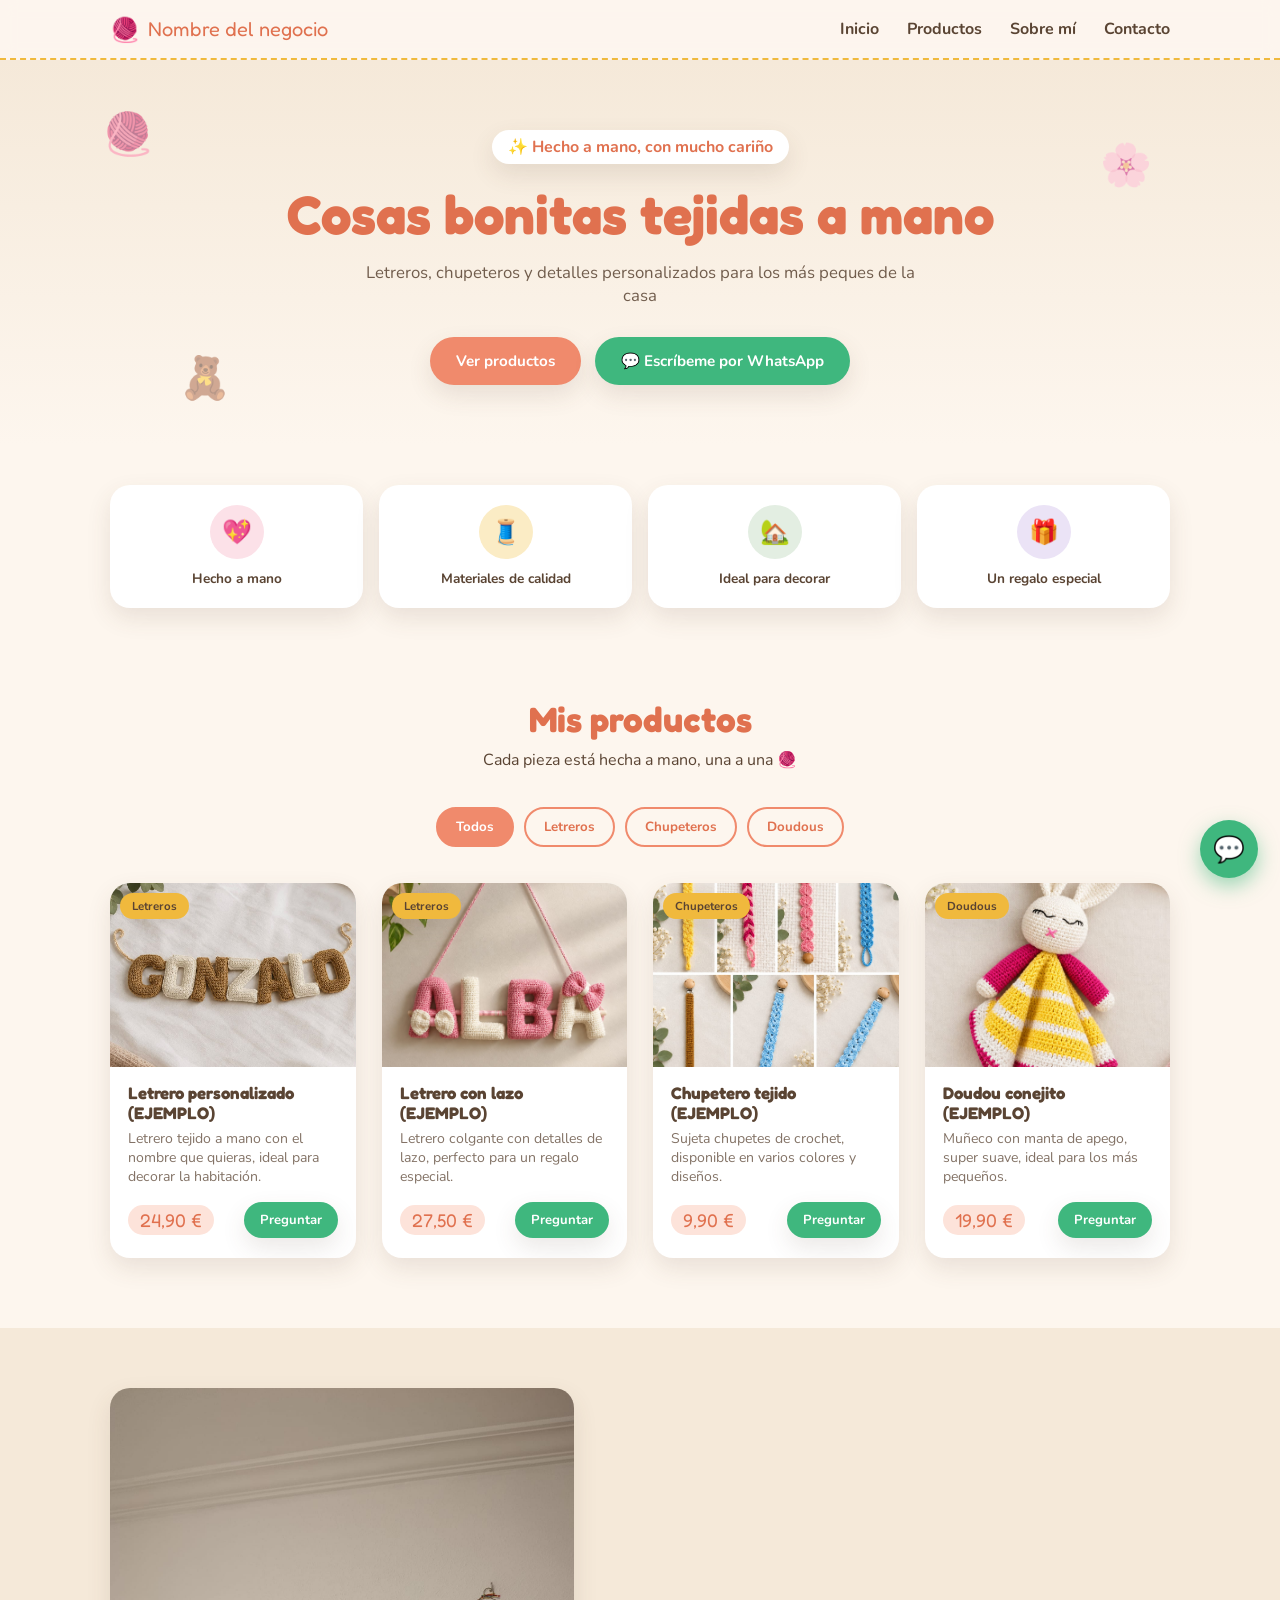
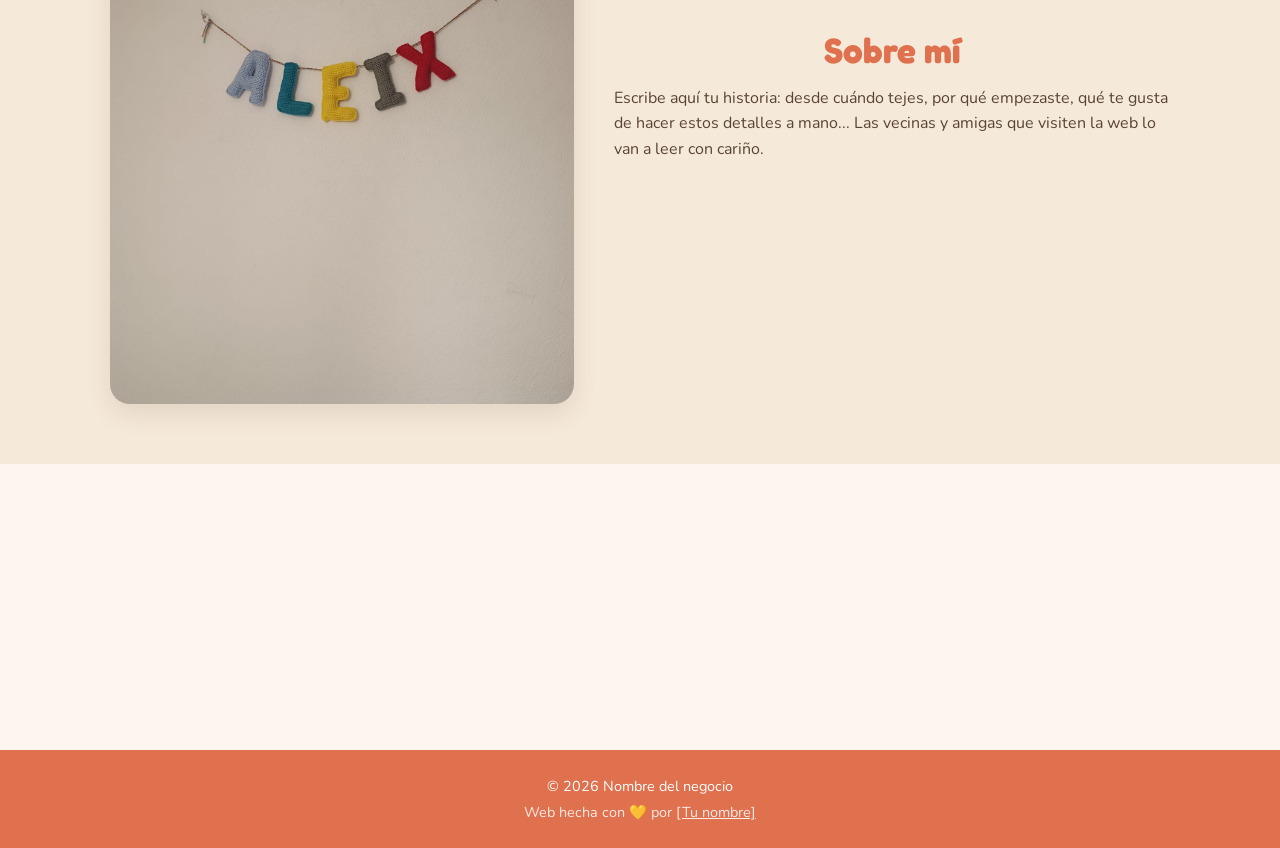
==== index.html @ 8eff8902 "Primera versión de webMama: catálogo con filtros, panel de admin para gestionar productos y diseño m" ====
<!DOCTYPE html>
<html lang="es">
<head>
  <meta charset="UTF-8">
  <meta name="viewport" content="width=device-width, initial-scale=1.0">
  <title>webMama</title>
  <meta name="description" content="Letreros, chupeteros y detalles tejidos a mano">

  <link rel="preconnect" href="https://fonts.googleapis.com">
  <link rel="preconnect" href="https://fonts.gstatic.com" crossorigin>
  <link href="https://fonts.googleapis.com/css2?family=Fredoka:wght@500;600;700&family=Nunito:wght@400;600;700;800&display=swap" rel="stylesheet">

  <link rel="stylesheet" href="css/style.css">
</head>
<body>

  <!-- ===================== HEADER ===================== -->
  <header class="site-header">
    <div class="contenedor site-header__inner">
      <a href="#inicio" class="logo">
        <span class="logo__icono">🧶</span>
        <span class="logo__texto" data-config="nombreNegocio">Nombre del negocio</span>
      </a>

      <button id="boton-menu" class="boton-menu" aria-label="Abrir menú">
        <span></span><span></span><span></span>
      </button>

      <nav id="nav-principal" class="nav-principal">
        <a href="#inicio">Inicio</a>
        <a href="#productos">Productos</a>
        <a href="#sobre-mi">Sobre mí</a>
        <a href="#contacto">Contacto</a>
      </nav>
    </div>
  </header>

  <!-- ===================== HERO ===================== -->
  <section id="inicio" class="hero">
    <div class="hero__decoracion hero__decoracion--1">🧶</div>
    <div class="hero__decoracion hero__decoracion--2">🌸</div>
    <div class="hero__decoracion hero__decoracion--3">🧸</div>

    <div class="contenedor hero__inner">
      <p class="hero__etiqueta">✨ Hecho a mano, con mucho cariño</p>
      <h1 class="hero__titulo" data-config="heroTitulo">Cosas bonitas tejidas a mano</h1>
      <p class="hero__subtitulo" data-config="heroSubtitulo">Letreros, chupeteros y detalles personalizados</p>
      <div class="hero__botones">
        <a href="#productos" class="boton boton--primario">Ver productos</a>
        <a href="#" class="boton boton--whatsapp js-whatsapp-general" target="_blank" rel="noopener">
          💬 Escríbeme por WhatsApp
        </a>
      </div>
    </div>
  </section>

  <!-- ===================== VALORES ===================== -->
  <section class="valores">
    <div class="contenedor valores__grid">
      <div class="valor reveal">
        <span class="valor__icono valor__icono--rosa">💖</span>
        <p>Hecho a mano</p>
      </div>
      <div class="valor reveal">
        <span class="valor__icono valor__icono--mostaza">🧵</span>
        <p>Materiales de calidad</p>
      </div>
      <div class="valor reveal">
        <span class="valor__icono valor__icono--salvia">🏡</span>
        <p>Ideal para decorar</p>
      </div>
      <div class="valor reveal">
        <span class="valor__icono valor__icono--lavanda">🎁</span>
        <p>Un regalo especial</p>
      </div>
    </div>
  </section>

  <!-- ===================== PRODUCTOS ===================== -->
  <section id="productos" class="productos">
    <div class="contenedor">
      <h2 class="titulo-seccion reveal">Mis productos</h2>
      <p class="subtitulo-seccion reveal">Cada pieza está hecha a mano, una a una 🧶</p>

      <div id="filtros-categoria" class="filtros-categoria reveal"></div>

      <div id="grid-productos" class="grid-productos"></div>
      <p id="productos-vacio" class="productos-vacio" hidden>Todavía no hay productos en esta categoría 🙂</p>
    </div>
  </section>

  <!-- ===================== SOBRE MÍ ===================== -->
  <section id="sobre-mi" class="sobre-mi">
    <div class="contenedor sobre-mi__grid">
      <div class="sobre-mi__imagen-wrap reveal">
        <img id="sobre-mi-img" src="img/hero-ejemplo.jpg" alt="Sobre mí" class="sobre-mi__imagen">
      </div>
      <div class="sobre-mi__texto reveal">
        <h2 class="titulo-seccion" data-config="sobreMiTitulo">Sobre mí</h2>
        <p data-config="sobreMiTexto">Escribe aquí tu historia...</p>
      </div>
    </div>
  </section>

  <!-- ===================== CONTACTO ===================== -->
  <section id="contacto" class="contacto">
    <div class="contenedor contacto__inner">
      <h2 class="titulo-seccion reveal">¿Te gustaría encargar algo?</h2>
      <p class="subtitulo-seccion reveal">Escríbeme y lo hablamos con calma 💌</p>

      <div class="contacto__botones reveal">
        <a href="#" class="boton boton--whatsapp js-whatsapp-general" target="_blank" rel="noopener">
          💬 WhatsApp
        </a>
        <a id="link-instagram" href="#" target="_blank" rel="noopener" class="boton boton--secundario">
          📷 Instagram
        </a>
        <a id="link-email" href="#" class="boton boton--secundario">
          ✉️ Email
        </a>
      </div>
    </div>
  </section>

  <!-- ===================== FOOTER ===================== -->
  <footer class="site-footer">
    <div class="contenedor site-footer__inner">
      <p>© <span id="anio"></span> <span data-config="nombreNegocio">Nombre del negocio</span></p>
      <p class="site-footer__credito">
        Web hecha con 💛 por <a href="#" target="_blank" rel="noopener">[Tu nombre]</a>
      </p>
    </div>
  </footer>

  <!-- WhatsApp flotante -->
  <a href="#" target="_blank" rel="noopener" class="whatsapp-flotante js-whatsapp-general" aria-label="Escribir por WhatsApp">
    💬
  </a>

  <!-- Lightbox (ver foto en grande) -->
  <div id="lightbox" class="lightbox">
    <img id="lightbox-img" src="" alt="">
  </div>

  <script>document.getElementById("anio").textContent = new Date().getFullYear();</script>
  <script src="js/config.js"></script>
  <script src="js/products.js"></script>
  <script src="js/main.js"></script>
</body>
</html>
---- css/style.css ----
/* ===================== VARIABLES ===================== */
:root {
  --color-crema: #fdf6ee;
  --color-crema-oscuro: #f5e9d9;
  --color-texto: #5a4433;
  --color-coral: #f08a6c;
  --color-coral-oscuro: #e0714f;
  --color-mostaza: #f0b93d;
  --color-rosa: #f2879f;
  --color-salvia: #8fb28a;
  --color-lavanda: #b19cd9;
  --color-whatsapp: #3fb77e;
  --color-blanco: #ffffff;

  --fuente-titulos: "Fredoka", sans-serif;
  --fuente-texto: "Nunito", sans-serif;

  --radio: 20px;
  --sombra: 0 10px 25px rgba(90, 68, 51, 0.12);
  --sombra-hover: 0 16px 32px rgba(90, 68, 51, 0.18);
}

/* ===================== BASE ===================== */
* {
  margin: 0;
  padding: 0;
  box-sizing: border-box;
}

html {
  scroll-behavior: smooth;
}

body {
  font-family: var(--fuente-texto);
  color: var(--color-texto);
  background: var(--color-crema);
  overflow-x: hidden;
}

img {
  max-width: 100%;
  display: block;
}

a {
  text-decoration: none;
  color: inherit;
}

.contenedor {
  width: 100%;
  max-width: 1100px;
  margin: 0 auto;
  padding: 0 20px;
}

h1, h2, h3 {
  font-family: var(--fuente-titulos);
  line-height: 1.2;
}

.titulo-seccion {
  font-size: clamp(1.6rem, 4vw, 2.2rem);
  text-align: center;
  color: var(--color-coral-oscuro);
}

.subtitulo-seccion {
  text-align: center;
  color: var(--color-texto);
  opacity: 0.75;
  margin-top: 8px;
  margin-bottom: 36px;
}

/* ===================== BOTONES ===================== */
.boton {
  display: inline-flex;
  align-items: center;
  gap: 8px;
  padding: 14px 26px;
  border-radius: 999px;
  font-weight: 700;
  font-family: var(--fuente-texto);
  border: none;
  cursor: pointer;
  transition: transform 0.2s ease, box-shadow 0.2s ease;
  font-size: 0.95rem;
}

.boton:hover {
  transform: translateY(-3px) scale(1.02);
}

.boton--primario {
  background: var(--color-coral);
  color: var(--color-blanco);
  box-shadow: var(--sombra);
}

.boton--primario:hover {
  background: var(--color-coral-oscuro);
}

.boton--whatsapp {
  background: var(--color-whatsapp);
  color: var(--color-blanco);
  box-shadow: var(--sombra);
}

.boton--secundario {
  background: var(--color-blanco);
  color: var(--color-coral-oscuro);
  border: 2px solid var(--color-coral);
}

.boton--pequeno {
  padding: 9px 16px;
  font-size: 0.82rem;
}

/* ===================== HEADER ===================== */
.site-header {
  position: sticky;
  top: 0;
  z-index: 50;
  background: rgba(253, 246, 238, 0.9);
  backdrop-filter: blur(8px);
  border-bottom: 2px dashed var(--color-mostaza);
}

.site-header__inner {
  display: flex;
  align-items: center;
  justify-content: space-between;
  padding-top: 14px;
  padding-bottom: 14px;
}

.logo {
  display: flex;
  align-items: center;
  gap: 8px;
  font-family: var(--fuente-titulos);
  font-size: 1.25rem;
  color: var(--color-coral-oscuro);
}

.logo__icono {
  font-size: 1.5rem;
}

.nav-principal {
  display: flex;
  gap: 28px;
  font-weight: 700;
}

.nav-principal a {
  position: relative;
  padding: 4px 0;
}

.nav-principal a::after {
  content: "";
  position: absolute;
  left: 0;
  bottom: -2px;
  width: 0;
  height: 3px;
  background: var(--color-coral);
  border-radius: 3px;
  transition: width 0.25s ease;
}

.nav-principal a:hover::after {
  width: 100%;
}

.boton-menu {
  display: none;
  flex-direction: column;
  justify-content: center;
  gap: 5px;
  width: 36px;
  height: 36px;
  background: none;
  border: none;
  cursor: pointer;
}

.boton-menu span {
  display: block;
  height: 3px;
  border-radius: 3px;
  background: var(--color-coral-oscuro);
  transition: transform 0.25s ease, opacity 0.25s ease;
}

/* ===================== HERO ===================== */
.hero {
  position: relative;
  padding: 70px 0 60px;
  text-align: center;
  background: linear-gradient(180deg, var(--color-crema-oscuro), var(--color-crema));
  overflow: hidden;
}

.hero__decoracion {
  position: absolute;
  font-size: 2.6rem;
  opacity: 0.5;
  animation: flotar 5s ease-in-out infinite;
}

.hero__decoracion--1 { top: 12%; left: 8%; animation-delay: 0s; }
.hero__decoracion--2 { top: 20%; right: 10%; animation-delay: 1.2s; }
.hero__decoracion--3 { bottom: 10%; left: 14%; animation-delay: 2.1s; }

@keyframes flotar {
  0%, 100% { transform: translateY(0) rotate(0deg); }
  50% { transform: translateY(-14px) rotate(8deg); }
}

.hero__etiqueta {
  display: inline-block;
  background: var(--color-blanco);
  padding: 6px 16px;
  border-radius: 999px;
  font-weight: 700;
  color: var(--color-coral-oscuro);
  box-shadow: var(--sombra);
  margin-bottom: 18px;
}

.hero__titulo {
  font-size: clamp(2rem, 6vw, 3.4rem);
  color: var(--color-coral-oscuro);
  margin-bottom: 14px;
}

.hero__subtitulo {
  max-width: 560px;
  margin: 0 auto 30px;
  font-size: 1.05rem;
  opacity: 0.85;
}

.hero__botones {
  display: flex;
  justify-content: center;
  gap: 14px;
  flex-wrap: wrap;
}

/* ===================== VALORES ===================== */
.valores {
  padding: 40px 0;
}

.valores__grid {
  display: grid;
  grid-template-columns: repeat(4, 1fr);
  gap: 16px;
  text-align: center;
}

.valor {
  background: var(--color-blanco);
  border-radius: var(--radio);
  padding: 20px 10px;
  box-shadow: var(--sombra);
  font-weight: 700;
  font-size: 0.85rem;
  transition: transform 0.25s ease;
}

.valor:hover {
  transform: translateY(-6px) rotate(-1deg);
}

.valor__icono {
  display: flex;
  align-items: center;
  justify-content: center;
  width: 54px;
  height: 54px;
  border-radius: 50%;
  font-size: 1.5rem;
  margin: 0 auto 10px;
}

.valor__icono--rosa { background: #fce1e8; }
.valor__icono--mostaza { background: #fbecc5; }
.valor__icono--salvia { background: #e3eee2; }
.valor__icono--lavanda { background: #ebe3f6; }

/* ===================== PRODUCTOS ===================== */
.productos {
  padding: 50px 0 70px;
}

.filtros-categoria {
  display: flex;
  justify-content: center;
  flex-wrap: wrap;
  gap: 10px;
  margin-bottom: 36px;
}

.pildora-filtro {
  padding: 9px 18px;
  border-radius: 999px;
  border: 2px solid var(--color-coral);
  background: transparent;
  color: var(--color-coral-oscuro);
  font-family: var(--fuente-texto);
  font-weight: 700;
  cursor: pointer;
  transition: background 0.2s ease, color 0.2s ease;
}

.pildora-filtro:hover {
  background: #fde3da;
}

.pildora-filtro.activa {
  background: var(--color-coral);
  color: var(--color-blanco);
}

.grid-productos {
  display: grid;
  grid-template-columns: repeat(auto-fill, minmax(230px, 1fr));
  gap: 26px;
}

.productos-vacio {
  text-align: center;
  opacity: 0.7;
  margin-top: 20px;
}

.tarjeta-producto {
  background: var(--color-blanco);
  border-radius: var(--radio);
  overflow: hidden;
  box-shadow: var(--sombra);
  transition: transform 0.25s ease, box-shadow 0.25s ease;
}

.tarjeta-producto:hover {
  transform: translateY(-8px);
  box-shadow: var(--sombra-hover);
}

.tarjeta-producto__imagen-wrap {
  position: relative;
  aspect-ratio: 4 / 3;
  overflow: hidden;
  background: var(--color-crema-oscuro);
}

.tarjeta-producto__imagen {
  width: 100%;
  height: 100%;
  object-fit: cover;
  cursor: zoom-in;
  transition: transform 0.35s ease;
}

.tarjeta-producto:hover .tarjeta-producto__imagen {
  transform: scale(1.08);
}

.tarjeta-producto__categoria {
  position: absolute;
  top: 10px;
  left: 10px;
  background: var(--color-mostaza);
  color: var(--color-texto);
  font-weight: 700;
  font-size: 0.72rem;
  padding: 5px 12px;
  border-radius: 999px;
  box-shadow: var(--sombra);
}

.tarjeta-producto__info {
  padding: 16px 18px 20px;
}

.tarjeta-producto__nombre {
  font-size: 1.05rem;
  margin-bottom: 6px;
}

.tarjeta-producto__descripcion {
  font-size: 0.88rem;
  opacity: 0.75;
  margin-bottom: 16px;
  min-height: 2.6em;
}

.tarjeta-producto__pie {
  display: flex;
  align-items: center;
  justify-content: space-between;
  gap: 10px;
}

.tarjeta-producto__precio {
  font-family: var(--fuente-titulos);
  font-size: 1.15rem;
  color: var(--color-coral-oscuro);
  background: #fde3da;
  padding: 4px 12px;
  border-radius: 999px;
}

/* ===================== SOBRE MÍ ===================== */
.sobre-mi {
  padding: 60px 0;
  background: var(--color-crema-oscuro);
}

.sobre-mi__grid {
  display: grid;
  grid-template-columns: 1fr 1.2fr;
  gap: 40px;
  align-items: center;
}

.sobre-mi__imagen-wrap {
  border-radius: var(--radio);
  overflow: hidden;
  box-shadow: var(--sombra);
  transform: rotate(-2deg);
}

.sobre-mi__imagen {
  width: 100%;
  height: 100%;
  object-fit: cover;
}

.sobre-mi__texto p {
  margin-top: 14px;
  line-height: 1.6;
}

/* ===================== CONTACTO ===================== */
.contacto {
  padding: 60px 0 70px;
  text-align: center;
}

.contacto__botones {
  display: flex;
  justify-content: center;
  flex-wrap: wrap;
  gap: 14px;
  margin-top: 10px;
}

/* ===================== FOOTER ===================== */
.site-footer {
  background: var(--color-coral-oscuro);
  color: var(--color-blanco);
  padding: 26px 0;
  text-align: center;
}

.site-footer__inner p {
  font-size: 0.9rem;
}

.site-footer__credito {
  margin-top: 6px;
  opacity: 0.85;
}

.site-footer__credito a {
  text-decoration: underline;
}

/* ===================== WHATSAPP FLOTANTE ===================== */
.whatsapp-flotante {
  position: fixed;
  bottom: 22px;
  right: 22px;
  width: 58px;
  height: 58px;
  border-radius: 50%;
  background: var(--color-whatsapp);
  color: var(--color-blanco);
  display: flex;
  align-items: center;
  justify-content: center;
  font-size: 1.6rem;
  box-shadow: 0 8px 20px rgba(63, 183, 126, 0.5);
  z-index: 60;
  animation: pulso 2.4s infinite;
}

@keyframes pulso {
  0% { box-shadow: 0 0 0 0 rgba(63, 183, 126, 0.55); }
  70% { box-shadow: 0 0 0 16px rgba(63, 183, 126, 0); }
  100% { box-shadow: 0 0 0 0 rgba(63, 183, 126, 0); }
}

/* ===================== LIGHTBOX ===================== */
.lightbox {
  position: fixed;
  inset: 0;
  background: rgba(40, 28, 20, 0.85);
  display: flex;
  align-items: center;
  justify-content: center;
  padding: 30px;
  opacity: 0;
  pointer-events: none;
  transition: opacity 0.25s ease;
  z-index: 100;
}

.lightbox.visible {
  opacity: 1;
  pointer-events: auto;
}

.lightbox img {
  max-width: 100%;
  max-height: 90vh;
  border-radius: var(--radio);
  box-shadow: 0 20px 50px rgba(0, 0, 0, 0.4);
}

/* ===================== ANIMACIÓN AL HACER SCROLL ===================== */
.reveal {
  opacity: 0;
  transform: translateY(24px);
  transition: opacity 0.6s ease, transform 0.6s ease;
}

.reveal--visto {
  opacity: 1;
  transform: translateY(0);
}

/* ===================== RESPONSIVE ===================== */
@media (max-width: 760px) {
  .nav-principal {
    position: absolute;
    top: 100%;
    left: 0;
    right: 0;
    flex-direction: column;
    background: var(--color-blanco);
    padding: 16px 20px;
    gap: 16px;
    box-shadow: var(--sombra);
    max-height: 0;
    overflow: hidden;
    transition: max-height 0.3s ease, padding 0.3s ease;
  }

  .nav-principal.abierto {
    max-height: 300px;
    padding: 20px;
  }

  .boton-menu {
    display: flex;
  }

  .boton-menu.activo span:nth-child(1) { transform: translateY(8px) rotate(45deg); }
  .boton-menu.activo span:nth-child(2) { opacity: 0; }
  .boton-menu.activo span:nth-child(3) { transform: translateY(-8px) rotate(-45deg); }

  .valores__grid {
    grid-template-columns: repeat(2, 1fr);
  }

  .sobre-mi__grid {
    grid-template-columns: 1fr;
  }

  .sobre-mi__imagen-wrap {
    transform: none;
  }

  .hero__botones {
    flex-direction: column;
    align-items: stretch;
  }

  .hero__botones .boton {
    justify-content: center;
  }
}
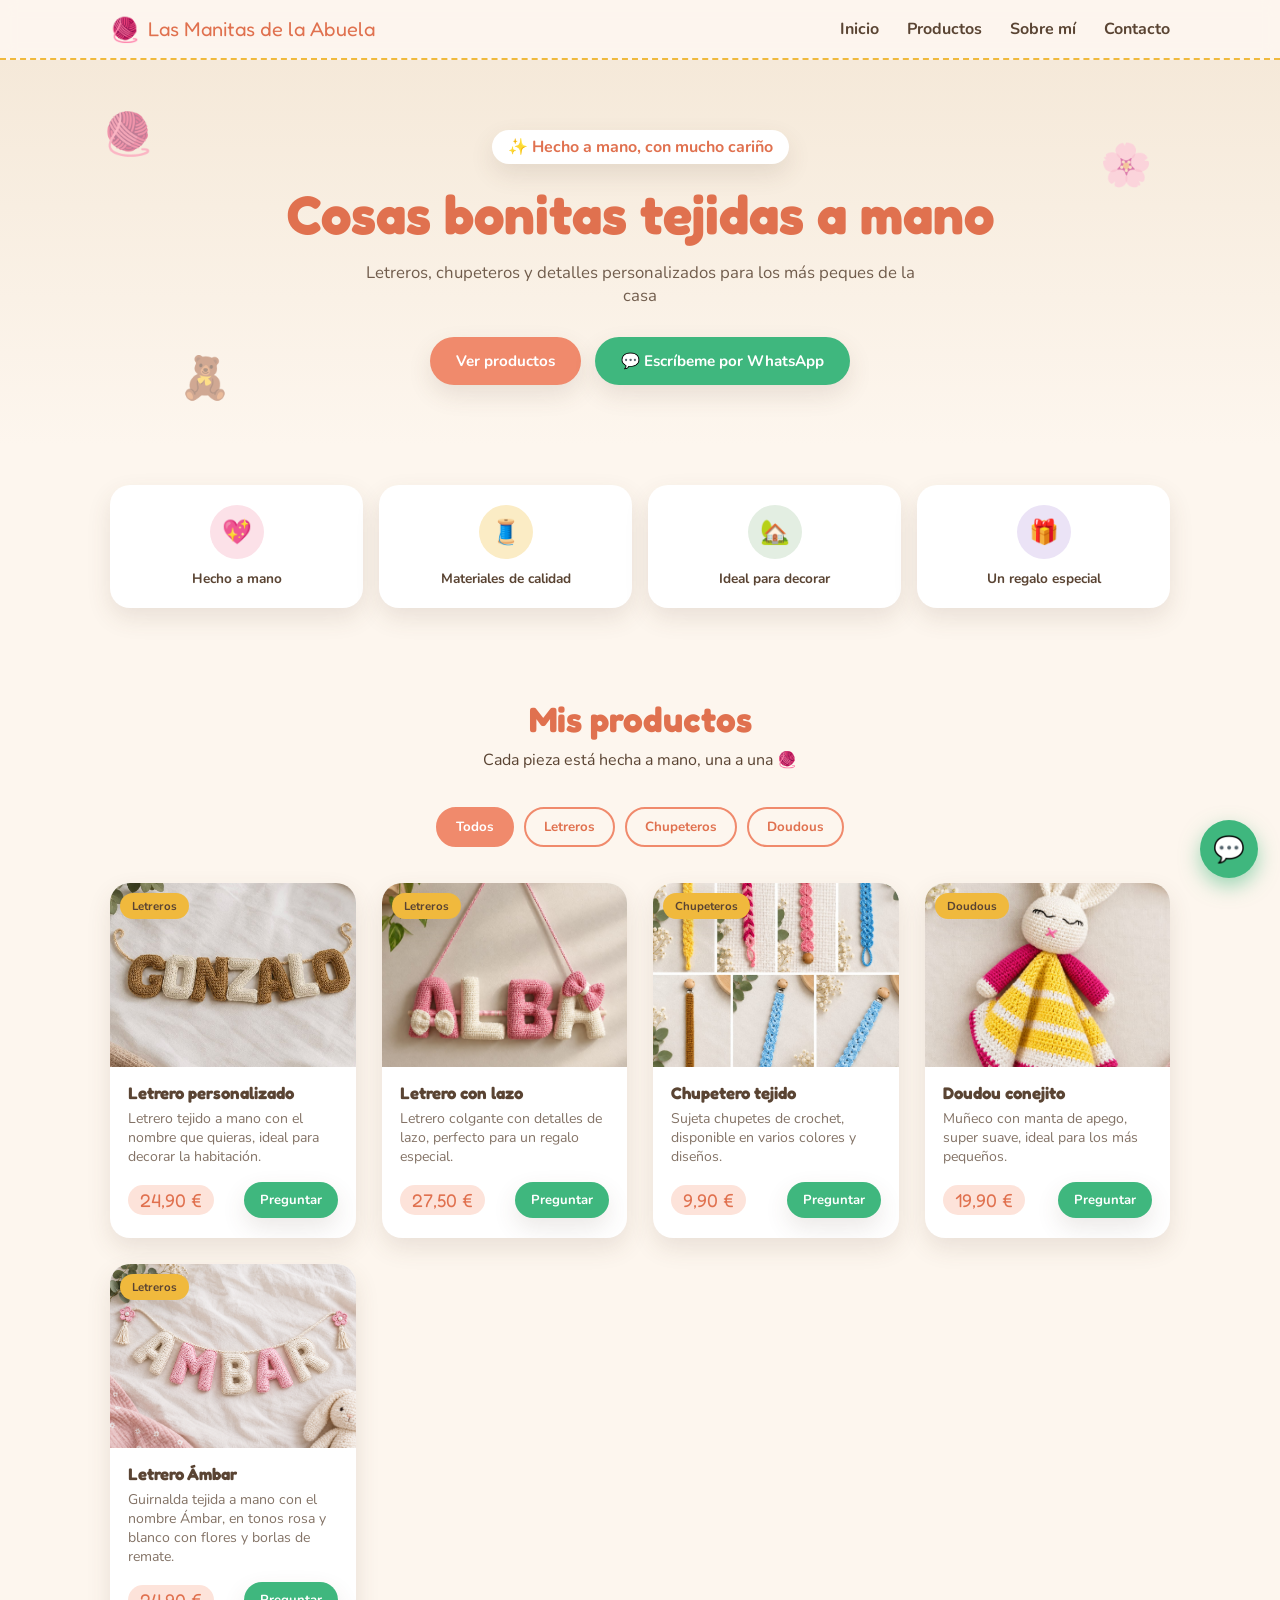
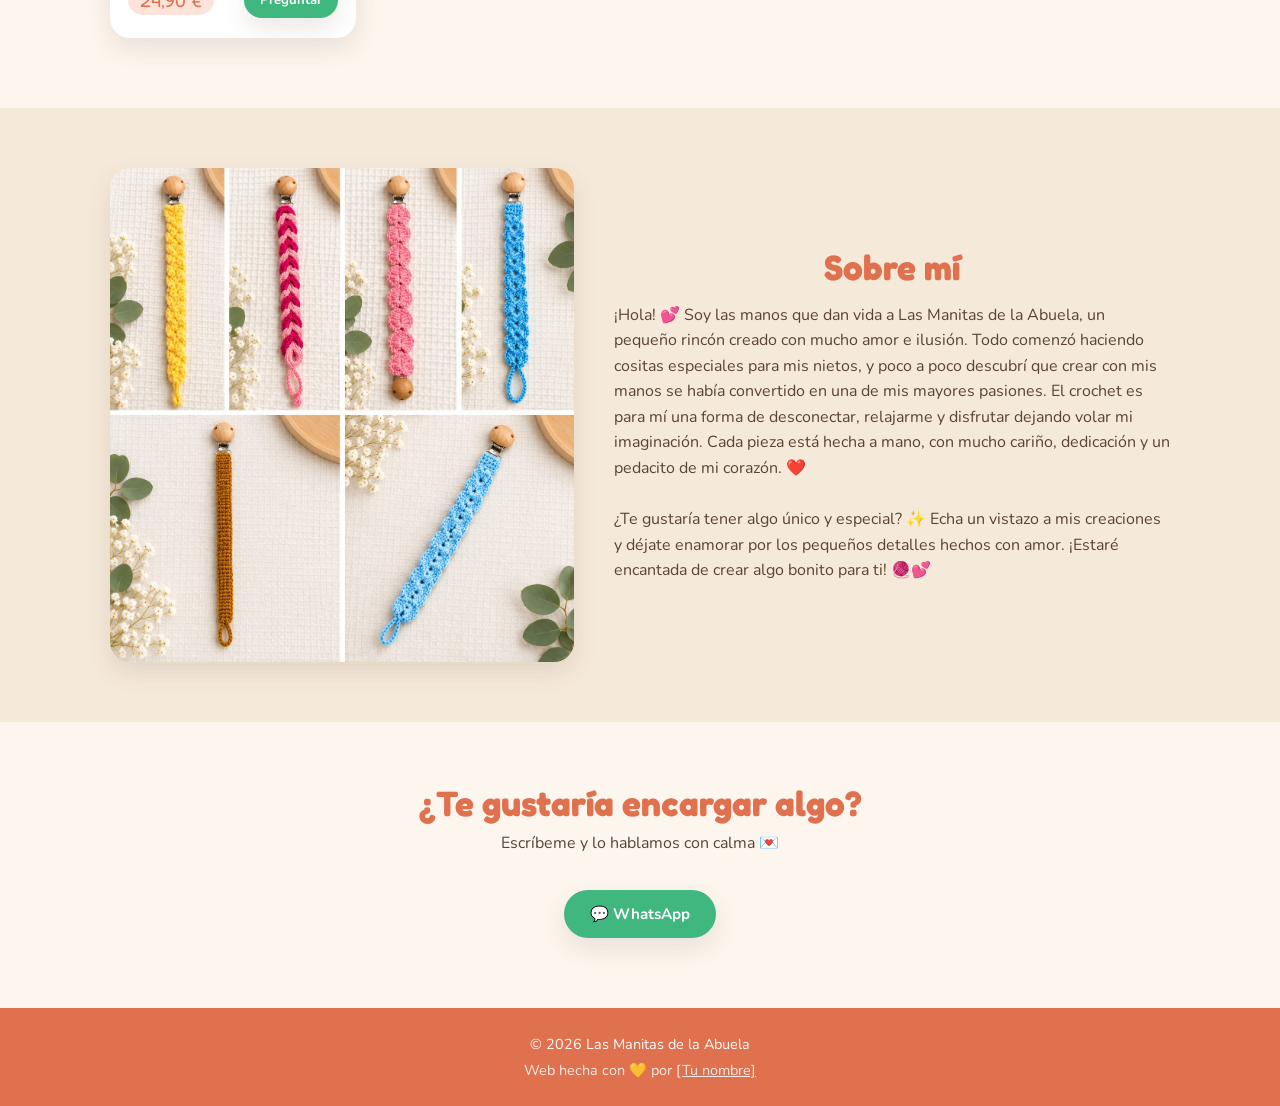
==== commit 96b916a8: "Cambiando el titulo" ====
--- a/index.html
+++ b/index.html
@@ -43,7 +43,7 @@
 
     <div class="contenedor hero__inner">
       <p class="hero__etiqueta">✨ Hecho a mano, con mucho cariño</p>
-      <h1 class="hero__titulo" data-config="heroTitulo">Cosas bonitas tejidas a mano</h1>
+      <h1 class="hero__titulo" data-config="heroTitulo">Las Manitas de la Abuela</h1>
       <p class="hero__subtitulo" data-config="heroSubtitulo">Letreros, chupeteros y detalles personalizados</p>
       <div class="hero__botones">
         <a href="#productos" class="boton boton--primario">Ver productos</a>
@@ -54,8 +54,7 @@
     </div>
   </section>
 
-  <!-- ===================== VALORES ===================== -->
-  <section class="valores">
+  <!-- ===================== VALORES ===================== -->  <section class="valores">
     <div class="contenedor valores__grid">
       <div class="valor reveal">
         <span class="valor__icono valor__icono--rosa">💖</span>
@@ -93,7 +92,7 @@
   <section id="sobre-mi" class="sobre-mi">
     <div class="contenedor sobre-mi__grid">
       <div class="sobre-mi__imagen-wrap reveal">
-        <img id="sobre-mi-img" src="img/hero-ejemplo.jpg" alt="Sobre mí" class="sobre-mi__imagen">
+        <img id="sobre-mi-img" src="img/sobre-mi.jpg" alt="Sobre mí" class="sobre-mi__imagen">
       </div>
       <div class="sobre-mi__texto reveal">
         <h2 class="titulo-seccion" data-config="sobreMiTitulo">Sobre mí</h2>
--- a/css/style.css
+++ b/css/style.css
@@ -448,6 +448,7 @@
 .sobre-mi__texto p {
   margin-top: 14px;
   line-height: 1.6;
+  white-space: pre-line;
 }
 
 /* ===================== CONTACTO ===================== */
